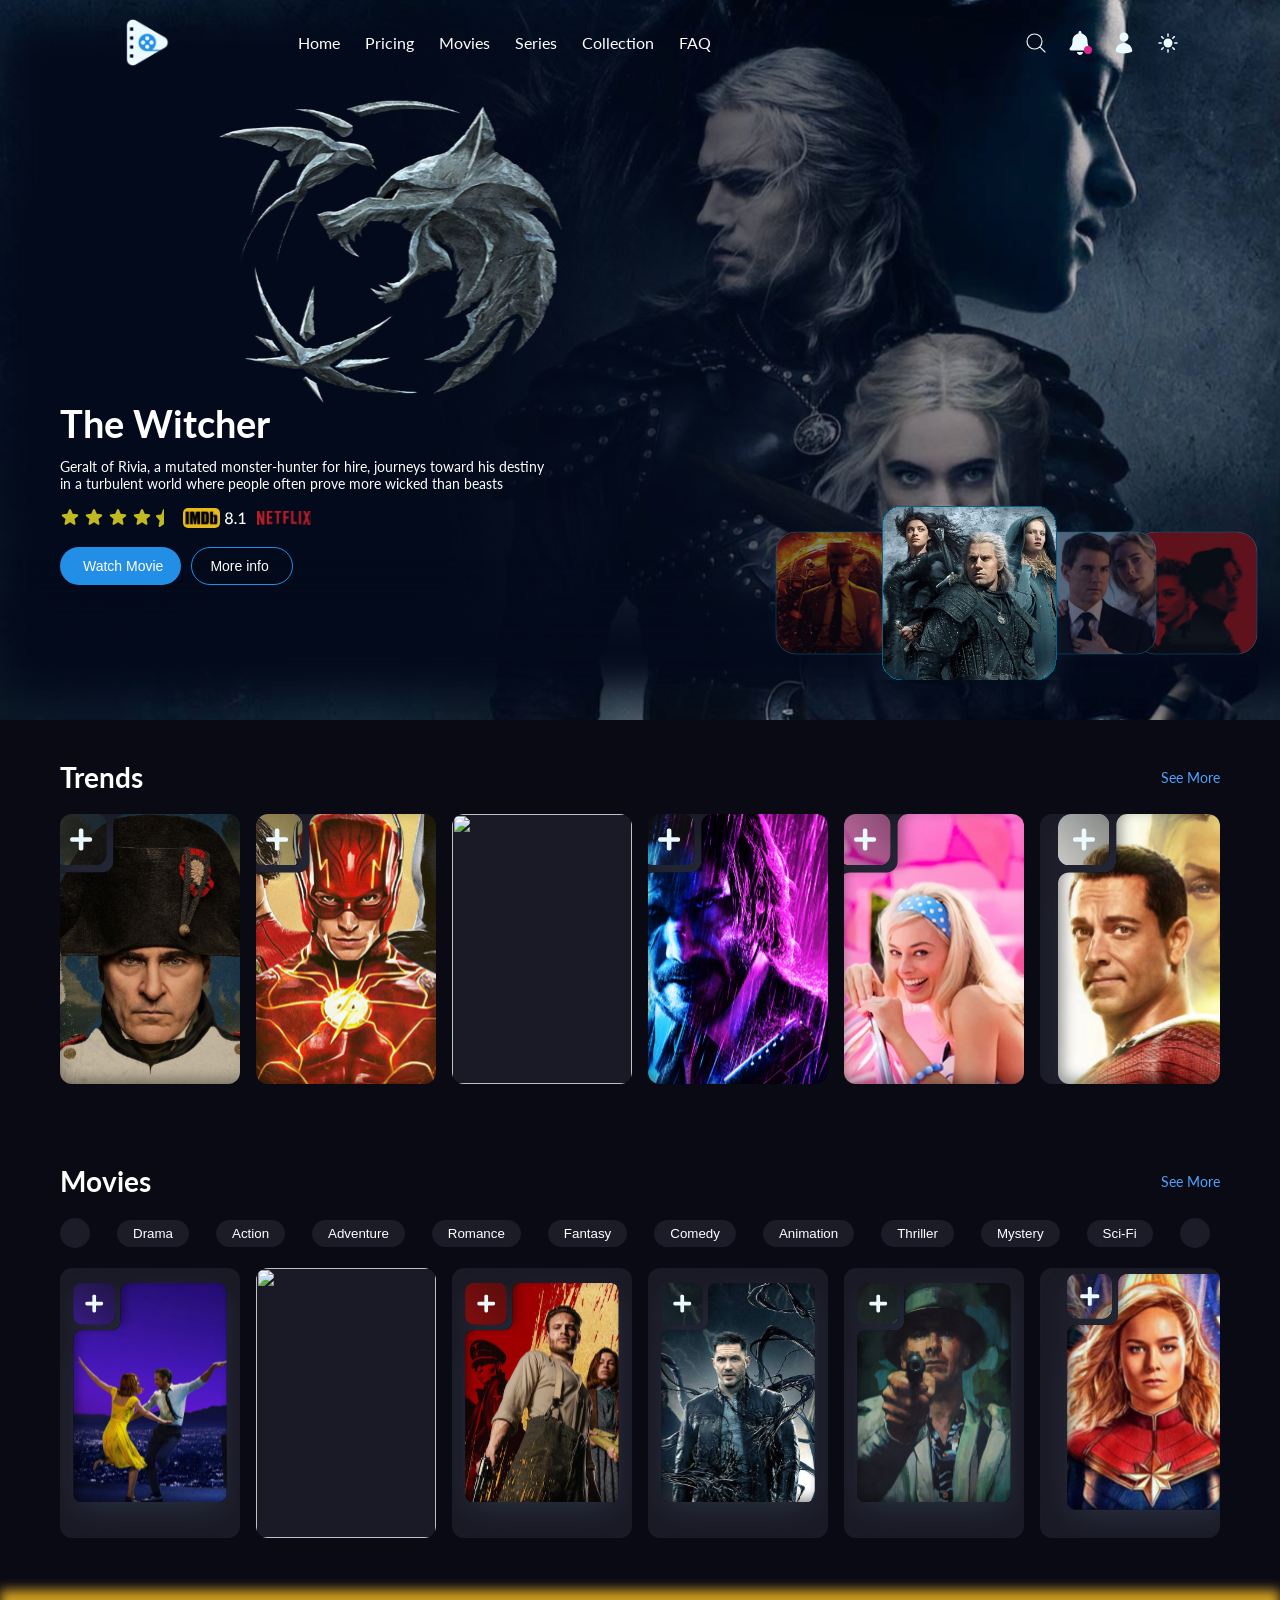
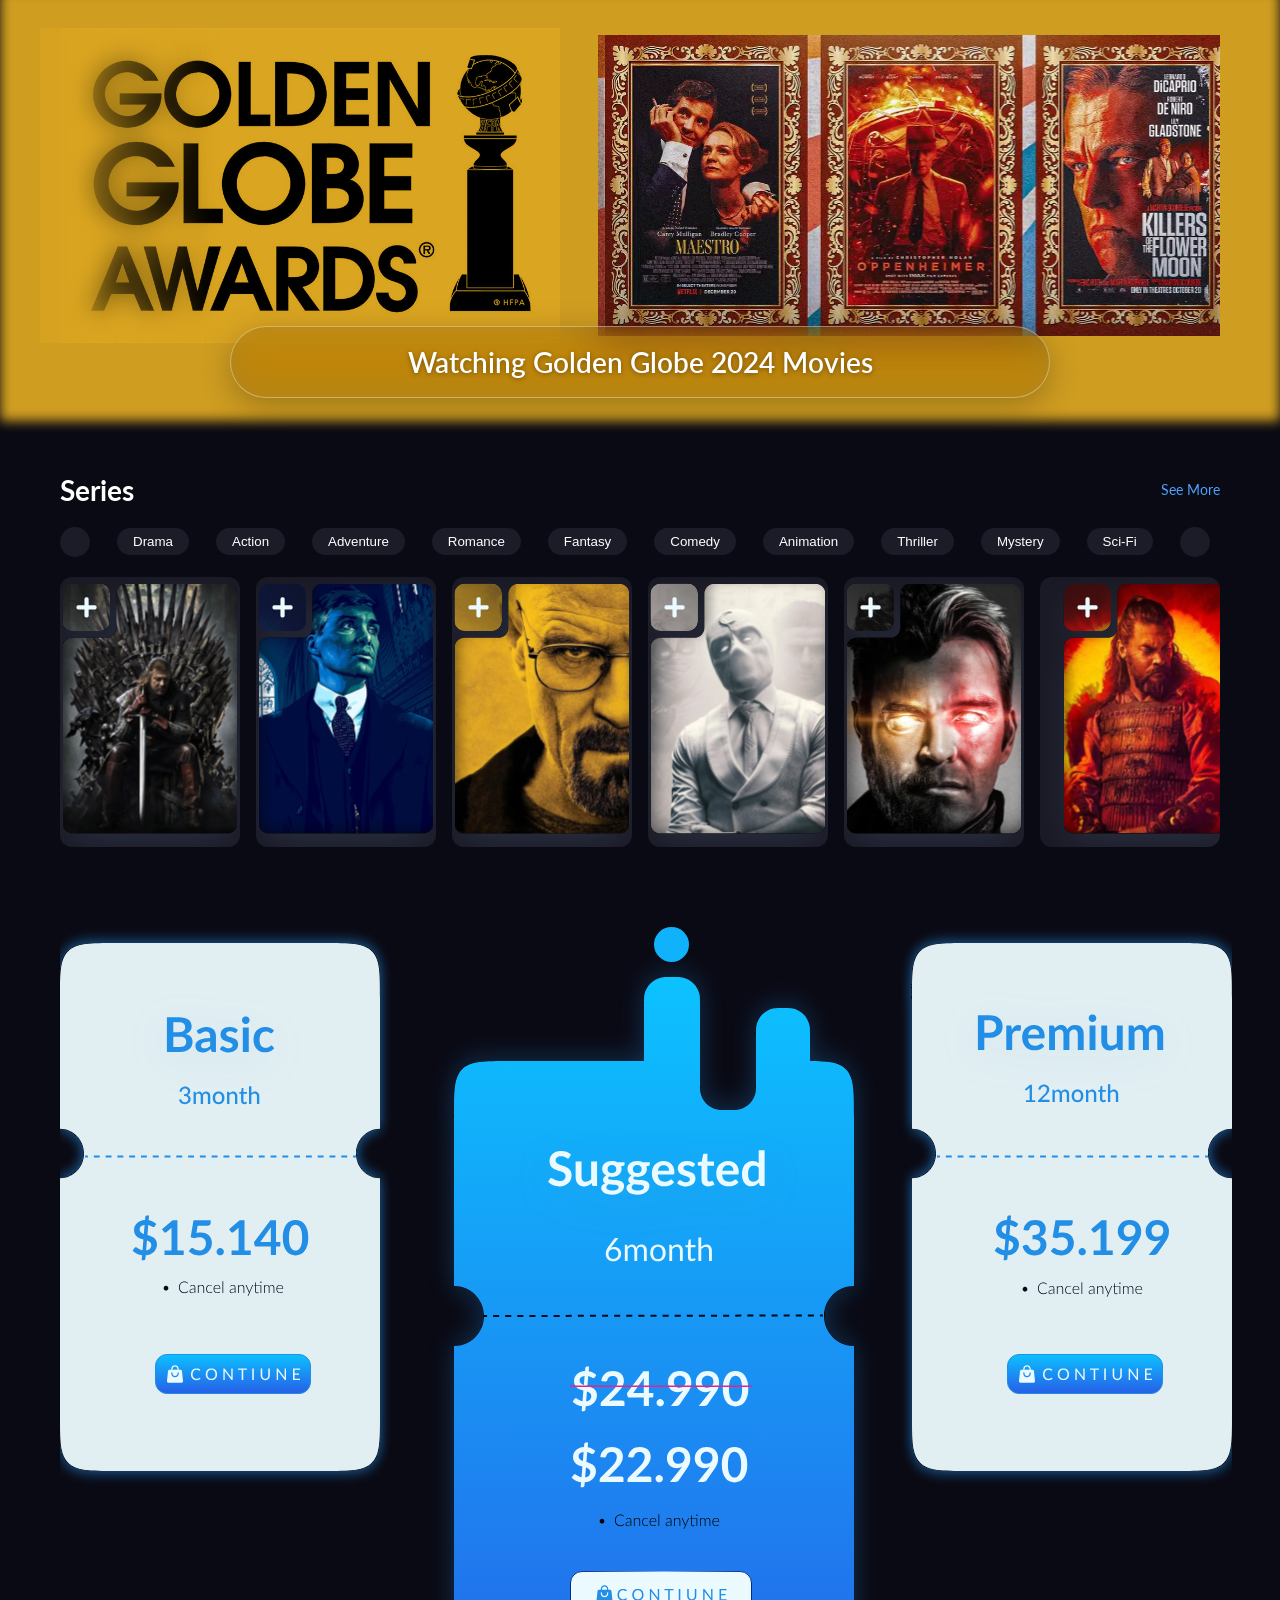
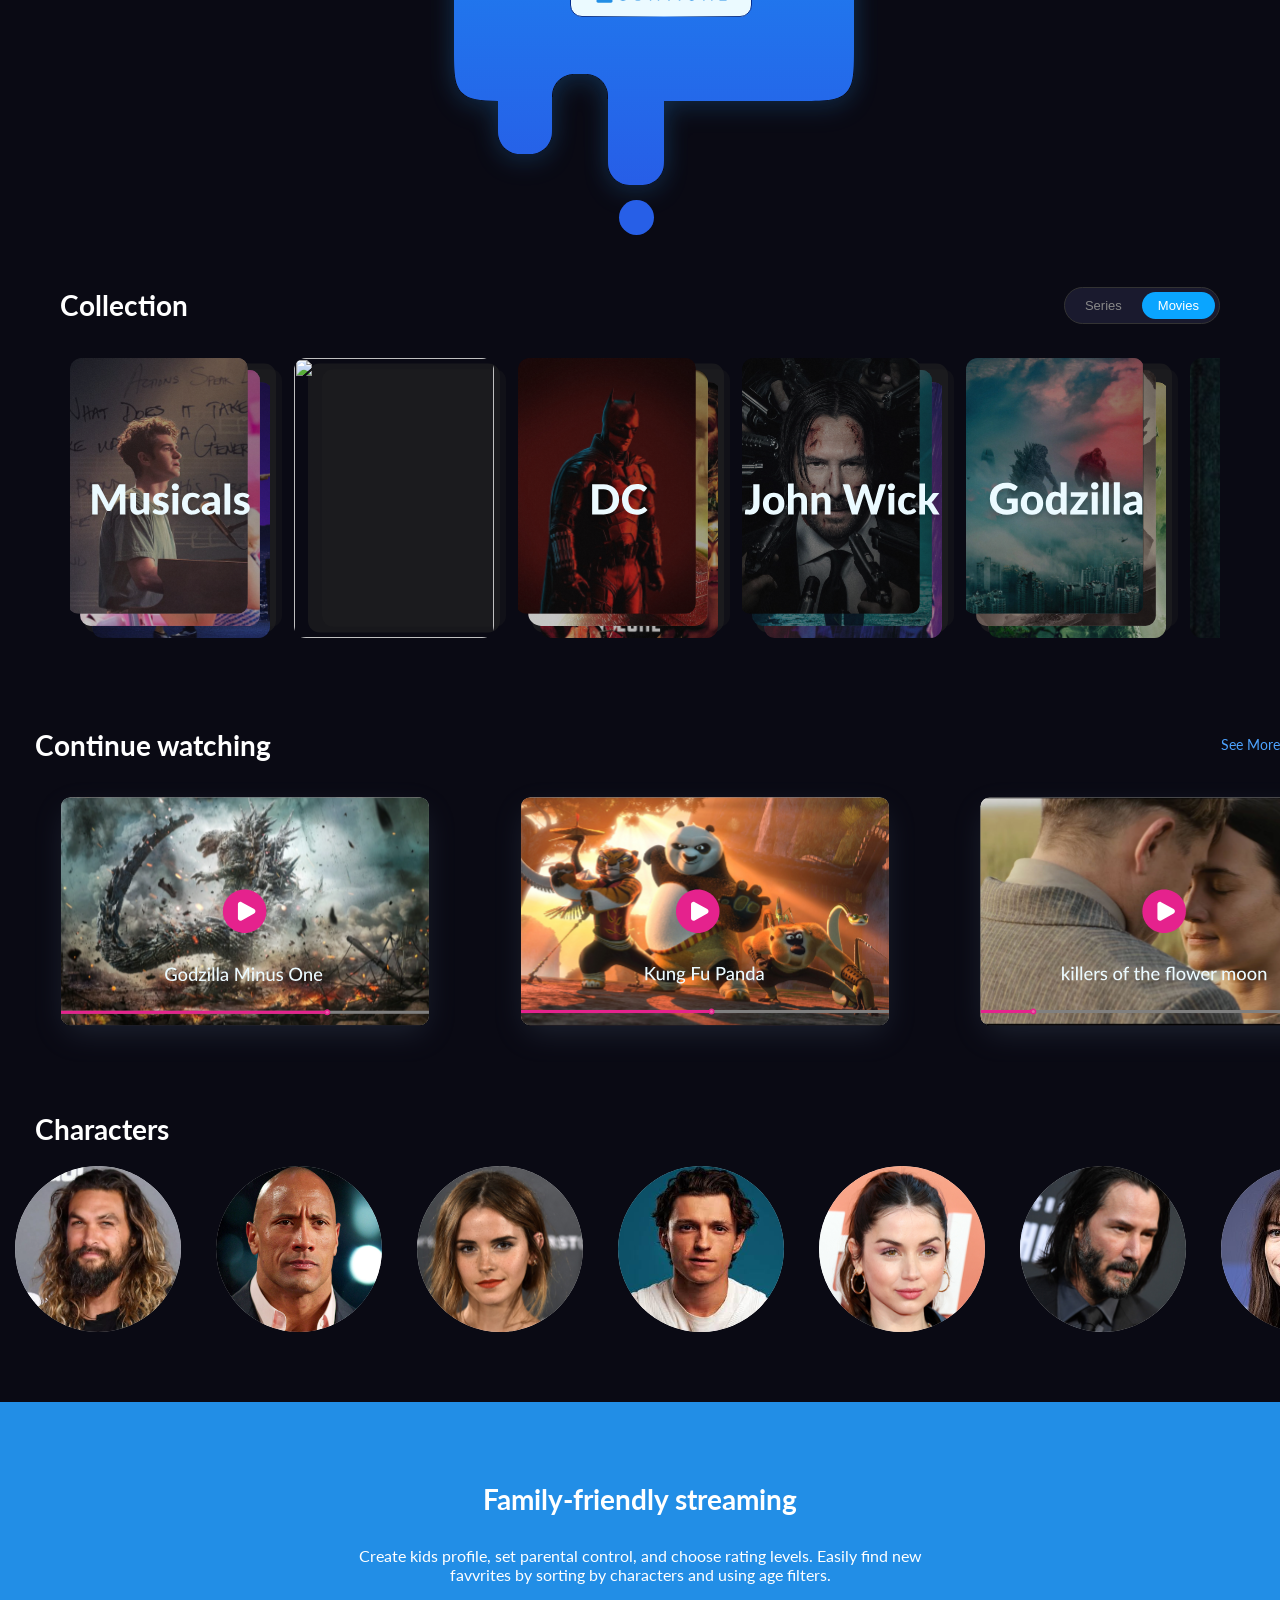
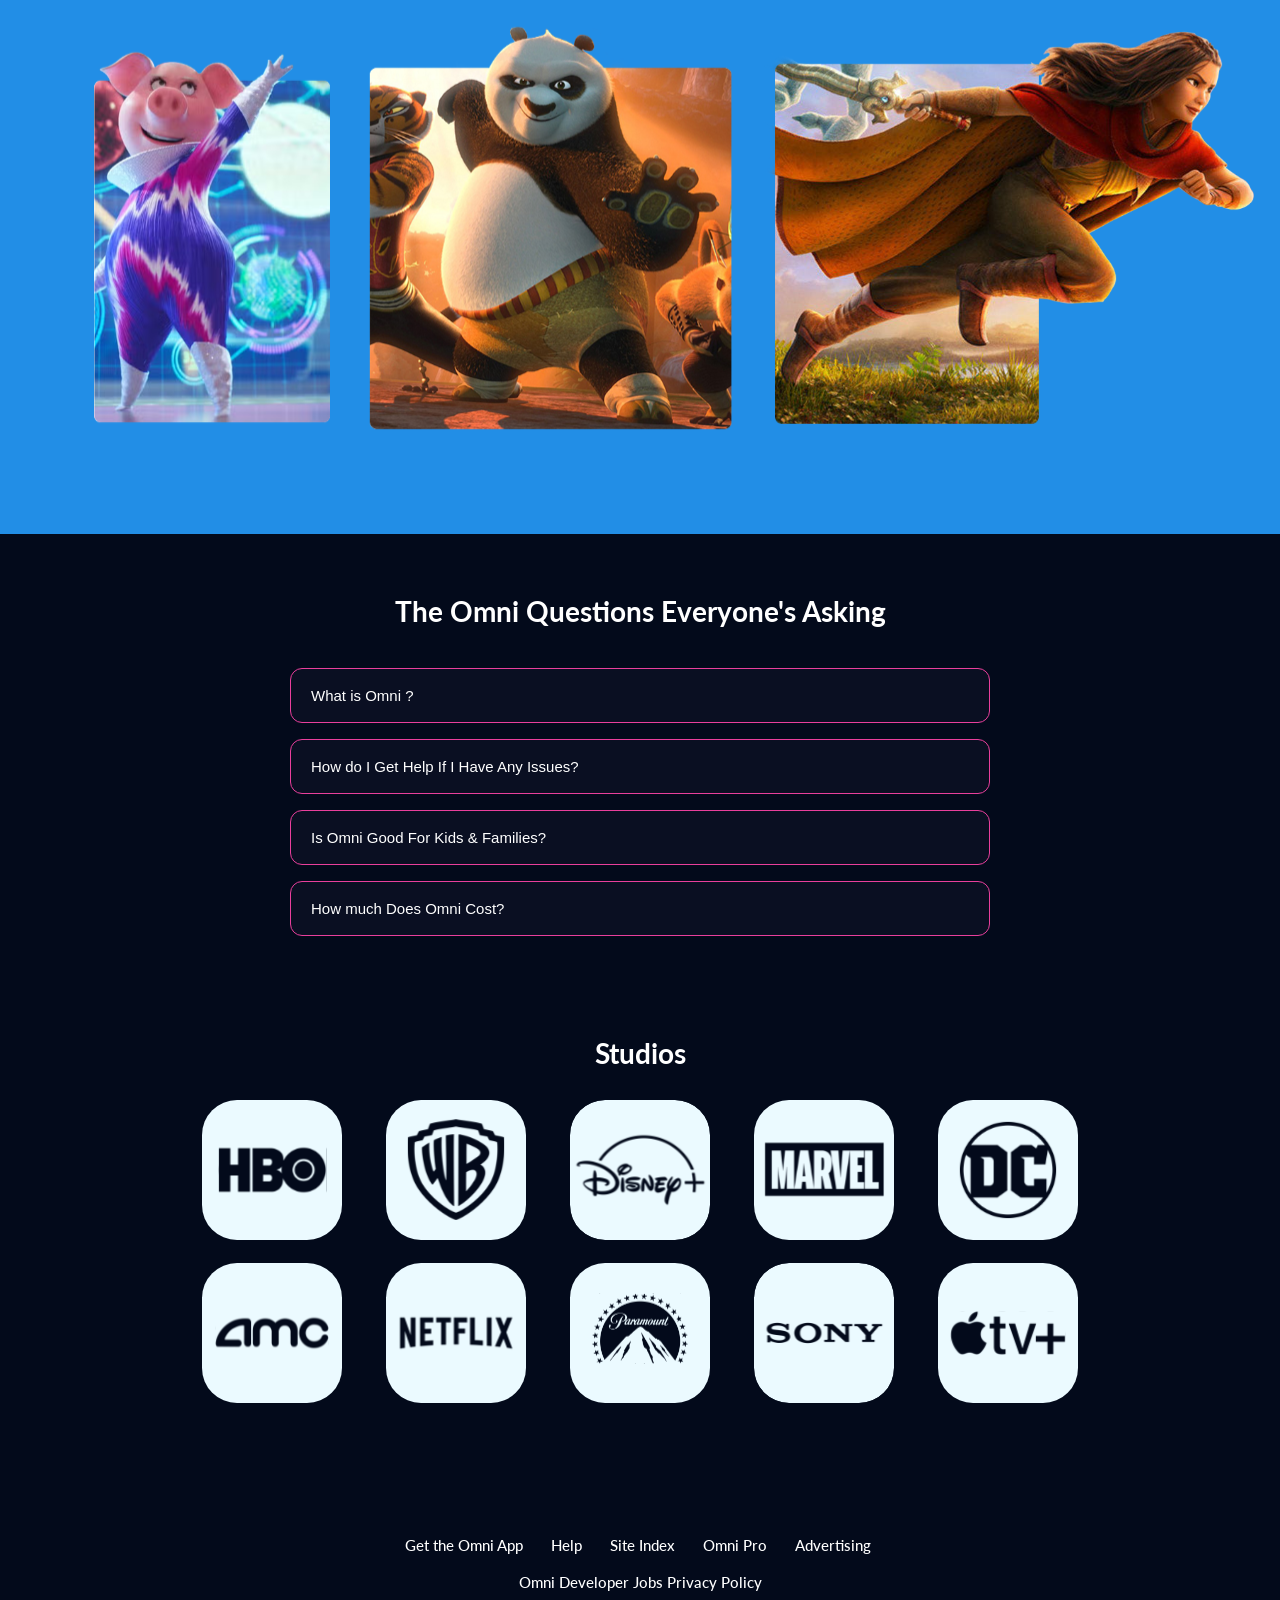
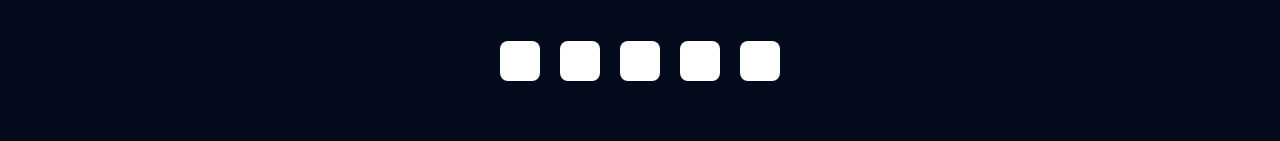
==== index.html @ 8212bd4e "first commit" ====
<!DOCTYPE html>
<html lang="en">
<head>
    <meta charset="UTF-8">
    <meta name="viewport" content="width=device-width, initial-scale=1.0">
    <title>Movies & Series Website</title>
    <link rel="stylesheet" href="style.css">
    <link rel="preconnect" href="https://fonts.googleapis.com">
    <link rel="preconnect" href="https://fonts.gstatic.com" crossorigin>
    <link href="https://fonts.googleapis.com/css2?family=Lato:ital,wght@0,100;0,300;0,400;0,700;0,900;1,100;1,300;1,400;1,700;1,900&display=swap" rel="stylesheet">
    <link rel="stylesheet" href="https://cdnjs.cloudflare.com/ajax/libs/font-awesome/7.3.1/css/all.min.css" referrerpolicy="no-referrer" />
</head>
<body>
    <!-- Hero Section -->
    <section class="hero-section" id="Home">
        <img src="assets/witcher-banner.svg" class="bg-img">
        <img src="assets/gradient-1.svg" class="gradient">
        
        <nav>
            <img class="light-logo" src="assets/logo-light-1.svg">
            <div class="nav-bar" id="navBar">
            <button class="close-btn" id="closeBtn">
                <i class="fa-solid fa-xmark"></i>
            </button>
                <ul>
                    <li><a href="#Home">Home</a></li>
                    <li><a href="#price">Pricing</a></li>
                    <li><a href="#movies-section">Movies</a></li>
                    <li><a href="#series-section">Series</a></li>
                    <li><a href="#collection">Collection</a></li>
                    <li><a href="#faq">FAQ</a></li>
                </ul>
            </div>

            <div class="hero-logos">
                <img src="assets/search-interaction.svg" alt="">
                <img src="assets/bell-notif.svg" alt="">
                <img src="assets/log-in-interaction.svg" alt="">
                <img src="assets/sun.svg" alt="">
            </div>
            <button class="hamburger" id="hamburger">
                <i class="fa-solid fa-bars"></i>
            </button>
        </nav>

        <div class="witcher-logo">
            <img src="assets/witcher-logo.svg">
        </div>

        <div class="hero-content">
            <h2>The Witcher</h2>
            <p>Geralt of Rivia, a mutated monster-hunter for hire, journeys toward his destiny <br> in a turbulent world where people often prove more wicked than beasts</p>
            <img src="assets/group.svg"><br>

            <div class="hero-content-button">
            <button class="btn-watch"> <i class="fa-solid fa-play"></i>Watch Movie</button>
            <button class="btn-info">More info<i class="fa-solid fa-arrow-right"></i></button>
            </div>
            
        </div>

        <div class="films-poster">
            <img src="assets/films-poster.svg">
        </div>

    </section>

    <!-- Trends Section -->
    <section class="trends">
        <div class="trends-top">
            <h2>Trends</h2>
            <a href="#">See More <i class="fa-solid fa-arrow-right"></i></a>
        </div>

        <div class="trends-grid">
            <div class="trend-card">
            <img src="assets/trends-1.svg">
            </div>

            <div class="trend-card">
            <img src="assets/trends-2.svg">
            </div>

            <div class="trend-card">
            <img src="assets/trends-3.svg">
            </div>

            <div class="trend-card">
            <img src="assets/trends-4.svg">
            </div>

            <div class="trend-card">
            <img src="assets/trends-5.svg">
            </div>

            <div class="trend-card">
            <img src="assets/trends-6.svg">
            </div>
        </div>
    </section>

    <!-- Movies Section -->
    <section class="movies" id="movies-section">
        <div class="movies-top">
            <h2>Movies</h2>
            <a href="movies.html">See More <i class="fa-solid fa-arrow-right"></i></a>
        </div>

        <div class="movies-filters">
            <button class="arrow"><i class="fa-solid fa-angle-left"></i></button>
            <button class="genre">Drama</button>
            <button class="genre">Action</button>
            <button class="genre">Adventure</button>
            <button class="genre">Romance</button>
            <button class="genre">Fantasy</button>
            <button class="genre">Comedy</button>
            <button class="genre">Animation</button>
            <button class="genre">Thriller</button>
            <button class="genre">Mystery</button>
            <button class="genre">Sci-Fi</button>
            <button class="arrow"><i class="fa-solid fa-angle-right"></i></button>
        </div>

        <div class="movies-grid">
            <div class="movie-card">
               <a href="movie-selected.html"><img src="assets/movie-1.svg"></a> 
            </div>

            <div class="movie-card">
                <a href="movie-selected.html"><img src="assets/movie-2.svg"></a>
            </div>

            <div class="movie-card">
                <a href="movie-selected.html"><img src="assets/movie-3.svg"></a>
            </div>

            <div class="movie-card">
                <a href="movie-selected.html"><img src="assets/movie-4.svg"></a>
            </div>

            <div class="movie-card">
                <a href="movie-selected.html"><img src="assets/movie-5.svg"></a>
            </div>

            <div class="movie-card">
                <a href="movie-selected.html"><img src="assets/movie-6.svg"></a>
            </div>
        </div>
    </section>

    <!-- Golden Globe Section -->
    <section class="golden-globe">
        <div class="golden-bg-blur"></div>

        <div class="golden-left">
            <img src="assets/img-200.svg" alt="Golden Globe Awards" class="globe-icon">
            <div class="left-blur"></div>
        </div>

        <div class="golden-right">
            <img src="assets/img-201.svg" alt="Golden Globe Movies" class="golden-poster">
        </div>

        <div class="golden-banner">
            <p>Watching Golden Globe 2024 Movies</p>
        </div>
    </section>

    <!-- Series Section -->
    <section id="series-section" class="series">
        <div class="series-top">
            <h2>Series</h2>
            <a href="series.html">See More <i class="fa-solid fa-arrow-right"></i></a>
        </div>

        <div class="series-filters">
            <button class="arrow"><i class="fa-solid fa-angle-left"></i></button>
            <button class="genre">Drama</button>
            <button class="genre">Action</button>
            <button class="genre">Adventure</button>
            <button class="genre">Romance</button>
            <button class="genre">Fantasy</button>
            <button class="genre">Comedy</button>
            <button class="genre">Animation</button>
            <button class="genre">Thriller</button>
            <button class="genre">Mystery</button>
            <button class="genre">Sci-Fi</button>
            <button class="arrow"><i class="fa-solid fa-angle-right"></i></button>
        </div>

        <div class="series-grid">
            <div class="series-card">
                <img src="assets/series-1.svg">
            </div>

            <div class="series-card">
                <img src="assets/series-2.svg">
            </div>

            <div class="series-card">
                <img src="assets/series-3.svg">
            </div>

            <div class="series-card">
                <img src="assets/series-4.svg">
            </div>

            <div class="series-card">
                <img src="assets/series-5.svg">
            </div>

            <div class="series-card">
                <img src="assets/series-6.svg">
            </div>
        </div>
    </section>

    <!-- Price Section -->
    <section class="price" id="price">
        <div class="price-cards">
            <div class="basic">
                <a href="#"><img src="assets/price_basic.svg"></a> 
            </div>
            <div class="suggested">
                <a href="#"><img src="assets/price_suggested.svg"></a>
            </div>
            <div class="basic">
                <a href="#"><img src="assets/price_premium.svg"></a>
            </div>  
        </div>
    </section>

    <!-- Collection Section -->
    <section class="collection" id="collection">
        <div class="collection-top">
            <h2>Collection</h2>
            <div class="collection-toggle">
                <button id="go-to-series" class="toggle-btn">Series</button>
                <button id="go-to-movies" class="toggle-btn active">Movies</button>
            </div>
        </div>

        <div class="collection-row" id="collection-row">
            <div class="collection-card">
                <img src="assets/collection-animation-1.svg">
            </div>
            <div class="collection-card">
                <img src="assets/collection-animation-2.svg">
            </div>
            <div class="collection-card">
                <img src="assets/collection-animation-3.svg">
            </div>
            <div class="collection-card">
                <img src="assets/collection-animation-4.svg">
            </div>
            <div class="collection-card">
                <img src="assets/collection-animation-5.svg">
            </div>
            <div class="collection-card">
                <img src="assets/collection-animation-6.svg">
            </div>
        </div>
    </section> 

    <!-- Continue-watching Section -->
    <section class="continue">
        <div class="continue-top">
            <h2>Continue watching</h2>
            <a href="#">See More <i class="fa-solid fa-arrow-right"></i></a>
        </div>

        <div class="continue-cards">
            <img src="assets/continue-play-1.svg">
            <img class="kungfu" src="assets/continue-play-2.svg">
            <img class="killers" src="assets/continue-play-3.svg">
        </div>
    </section>

    <!-- Characters Section -->
    <section class="characters">
        <h2>Characters</h2>
        <div class="character-cards">
            <img src="assets/character-1.svg" alt="">
            <img src="assets/character-2.svg" alt="">
            <img src="assets/character-3.svg" alt="">
            <img src="assets/character-4.svg" alt="">
            <img src="assets/character-5.svg" alt="">
            <img src="assets/character-6.svg" alt="">
            <img class="display" src="assets/character-7.svg" alt="">
        </div>
    </section>

    <!-- Kids Section -->
    <section class="kids">
        <h2>Family-friendly streaming</h2>
        <p>Create kids profile, set parental control, and choose rating levels. Easily find new <br>favvrites by sorting by characters and using age filters.</p>

        <div class="kids-cards">
            <img class="sing" src="assets/sing.svg" alt="">
            <img class="panda" src="assets/panda.svg" alt="">
            <img class="raya" src="assets/raya.svg" alt="">
        </div>
    </section>


        <!-- FAQ Section -->
    <section class="faq" id="faq">
        <h2>The Omni Questions Everyone's Asking</h2>

        <div class="faq-list">
            <div class="faq-item">
                <button class="faq-question">
                    What is Omni ?
                    <i class="fa-solid fa-angle-down"></i>
                </button>
                <div class="faq-answer">
                    <p>Omni is your all-in-one streaming platform for movies, series, and shows - all in one place.</p>
                </div>
            </div>

            <div class="faq-item">
                <button class="faq-question">
                    How do I Get Help If I Have Any Issues?
                    <i class="fa-solid fa-angle-down"></i>
                </button>
                <div class="faq-answer">
                    <p>You can contact our support team anytime from the Help Center or by emailing us.</p>
                </div>
            </div>

            <div class="faq-item">
                <button class="faq-question">
                    Is Omni Good For Kids & Families?
                    <i class="fa-solid fa-angle-down"></i>
                </button>
                <div class="faq-answer">
                    <p>Yes! Omni has kids profiles, parental controls, and family-friendly collections.</p>
                </div>
            </div>

            <div class="faq-item">
                <button class="faq-question">
                    How much Does Omni Cost?
                    <i class="fa-solid fa-angle-down"></i>
                </button>
                <div class="faq-answer">
                    <p>Omni has flexible monthly plans. Check the pricing page for the latest offers.</p>
                </div>
            </div>
        </div>
    </section>

    <!-- Studios Section -->
    <section class="studios">
        <h2>Studios</h2>
        <div class="studios-grid">
            <div class="studio-card"><img src="assets/brand-1.svg" alt="HBO"></div>
            <div class="studio-card"><img src="assets/brand-2.svg" alt="Warner Bros"></div>
            <div class="studio-card"><img src="assets/brand-3.svg" alt="Disney+"></div>
            <div class="studio-card"><img src="assets/brand-4.svg" alt="Marvel"></div>
            <div class="studio-card"><img src="assets/brand-5.svg" alt="DC"></div>
            <div class="studio-card"><img src="assets/brand-6.svg" alt="AMC"></div>
            <div class="studio-card"><img src="assets/brand-7.svg" alt="Paramount"></div>
            <div class="studio-card"><img src="assets/brand-8.svg" alt="Netflix"></div>
            <div class="studio-card"><img src="assets/brand-9.svg" alt="Pixar"></div>
            <div class="studio-card"><img src="assets/brand-10.svg"></div>
        </div>
    </section>

     <!-- Footer Section -->
    <footer class="footer">
        <div class="footer-links">
            <a href="#">Get the Omni App <i class="fa-solid fa-chevron-right"></i></a>
            <a href="#">Help <i class="fa-solid fa-chevron-right"></i></a>
            <a href="#">Site Index <i class="fa-solid fa-chevron-right"></i></a>
            <a href="#">Omni Pro <i class="fa-solid fa-chevron-right"></i></a>
            <a href="#">Advertising <i class="fa-solid fa-chevron-right"></i></a>
        </div>

        <div class="footer-links-second-row">
            <a href="#">Omni Developer <i class="fa-solid fa-chevron-right"></i></a>
            <a href="#">Jobs <i class="fa-solid fa-chevron-right"></i></a>
            <a href="#">Privacy Policy <i class="fa-solid fa-chevron-right"></i></a>
        </div>

        <div class="footer-socials">
            <a href="#"><i class="fa-brands fa-facebook"></i></a>
            <a href="#"><i class="fa-brands fa-instagram"></i></a>
            <a href="#"><i class="fa-brands fa-linkedin"></i></a>
            <a href="#"><i class="fa-brands fa-youtube"></i></a>
            <a href="#"><i class="fa-brands fa-telegram"></i></a>
        </div>
    </footer>

    <script src="script.js"></script>
</body>
</html>
---- style.css ----
*{
  margin: 0;
  padding: 0;
  box-sizing: border-box;
}
html,body{
  overflow-x: hidden;
}
body {
  background: radial-gradient(
      circle at 50% 0%,
      #1a2a6b 0%,
      #0b1026 35%,
      #050510 100%
    );
  background-attachment: fixed;
  font-family: "Lato", sans-serif;
  color: white;
}

.hero-section{
    position: relative;
    height: 720px;
    width: 100%;
}
.bg-img{
  position: absolute;
  width: 100%;
  height: 100%;
  object-fit: cover;
}
.gradient{
  position: absolute;
  width: 100%;
  height: 100%;
}

.witcher-logo {
  position: absolute;
  left: 5%;
  top: 100px;
  width: 150px;

}
nav{
    position: relative;
    z-index: 10;
    display: flex;
    align-items: center;
    justify-content: space-between;
    padding-left: 100px;
    padding-right: 100px;
}
.hamburger {
  display: none;
  background: none;
  border: none;
  color: #fff;
  font-size: 24px;
  cursor: pointer;
}
.close-btn{
  display: none;
}
.light-logo{
    height: 85px;
    width: 85px;
}
nav ul{
    margin-right: 200px;
    display: flex;
    gap: 25px;
    align-items: center;
    font-size: 16px;
}
nav ul li{
    list-style: none;
}
nav ul li a{
    text-decoration: none;
    color:  white;   
}
nav ul li a:hover{
    text-decoration: underline blue;
    transition: 0.5s;  
}
.hero-logos{
    display: flex;
    gap: 20px;
}
.hero-logos img{
    height: 24px;
    width: 24px;
}
.hero-content{
  position: absolute;
  left: 60px;
  top: 400px;
  width: 550px;
  z-index: 3;
}

.hero-content h2 {
  font-size: 38px;
  font-weight: 700;
  margin-bottom: 12px;
}
.hero-content p{
  font-size: 14px;
  margin-bottom: 10px;
}
.hero-content-button{
  display: flex;
  gap: 10px;
}
.btn-watch{
  background: #228EE5;
  margin-top: 10px;
  color: white;
  border: none;
  padding: 10px 18px;
  border-radius: 26px;
  font-size: 14px;
  cursor: pointer;
  display: flex;
  justify-content: center;
  align-items: center;
  gap: 5px;
}
.btn-watch:hover{
  background: transparent;
  border: 1px solid #228EE5;
}

.btn-info{
  margin-top: 10px;
  background: transparent;
  color: white;
  border: 1px solid #228EE5;
  padding: 10px 18px;
  border-radius: 26px;
  font-size: 14px;
  cursor: pointer;
  display: flex;
  gap: 5px;
}
.btn-info:hover{
  background: #228EE5;
  border: transparent;
}
.films-poster{
  position: absolute;
  right: 60px;
  bottom: 40px;
  width: 550px;
  height: 174px;
  z-index: 3;
}

/* Trends Section */
.trends {
  background: #0a0a14;
  color: #fff;
  padding: 40px 60px;
}

.trends-top {
  display: flex;
  justify-content: space-between;
  align-items: center;
  margin-bottom: 20px;
}

.trends-top h2 {
  font-size: 28px;
  margin: 0;
}

.trends-top a {
  color: #4da3ff;
  text-decoration: none;
  font-size: 14px;
}

.trends-grid {
  display: grid;
  grid-template-columns: repeat(6, 1fr);
  gap: 16px;
}

.trend-card {
  position: relative;
  border-radius: 12px;
  overflow: hidden;
  aspect-ratio: 2 / 3;
  background: #1a1a26;
  cursor: pointer;
}

.trend-card img {
  width: 100%;
  height: 100%;
  object-fit: cover;
  display: block;
}

.trend-card button {
  position: absolute;
  top: 10px;
  left: 10px;
  width: 28px;
  height: 28px;
  border-radius: 50%;
  border: none;
  background: rgba(0,0,0,0.6);
  color: #fff;
  font-size: 18px;
  cursor: pointer;
}

/* Movies Section */
.movies {
  background: #0a0a14;
  color: #fff;
  padding: 40px 60px;
}

.movies-top {
  display: flex;
  justify-content: space-between;
  align-items: center;
  margin-bottom: 20px;
}

.movies-top h2 {
  font-size: 28px;
  margin: 0;
}

.movies-top a {
  color: #4da3ff;
  text-decoration: none;
  font-size: 14px;
}

.movies-filters {
  display: flex;
  align-items: center;
  gap: 27px;
  margin-bottom: 20px;
  overflow-x: auto;
}

.genre {
  padding: 6px 16px;
  border-radius: 20px;
  border: none;
  background: #1c1c28;
  color: #fff;
  white-space: nowrap;
  cursor: pointer;
}
.genre:hover{
  background: #EC5BAA;
  color: #fff;
}
.arrow {
  width: 30px;
  height: 30px;
  border-radius: 50%;
  border: none;
  background: #1c1c28;
  color: #fff;
  font-size: 20px;
  cursor: pointer;
  flex-shrink: 0;
}

.movies-grid {
  display: grid;
  grid-template-columns: repeat(6, 1fr);
  gap: 16px;
}

.movie-card {
  position: relative;
  border-radius: 12px;
  overflow: hidden;
  aspect-ratio: 2 / 3;
  background: #1a1a26;
  cursor: pointer;
}

.movie-card img {
  width: 100%;
  height: 100%;
  object-fit: cover;
  display: block;
}

.movie-card button {
  position: absolute;
  top: 10px;
  left: 10px;
  width: 28px;
  height: 28px;
  border-radius: 50%;
  border: none;
  background: rgba(0,0,0,0.6);
  color: #fff;
  font-size: 18px;
  cursor: pointer;
}

/* Golden-globe */
.golden-globe {
  position: relative;
  display: flex;
  align-items: center;
  justify-content: space-between;
  overflow: hidden;
  padding: 50px 60px 90px 60px;
  gap: 20px;
  background: #0a0a14;
  box-sizing: border-box;
}

.golden-bg-blur {
  position: absolute;
  inset: 12px 0;
  background: #DAA521;
  filter: blur(6px);
  opacity: 0.95;
  z-index: 0;
}

.golden-left, .golden-right {
  position: relative;
  z-index: 2;
}

.golden-left {
  display: flex;
  flex: 1;
}

.globe-icon {
  width: 100%;
  max-width: 500px;
  height: auto;
  display: block;
}

.left-blur {
  position: absolute;
  left: -20px;
  top: 0;
  bottom: 0;
  width: 180px;
  backdrop-filter: blur(12px);
  -webkit-backdrop-filter: blur(12px);
  background: linear-gradient(to right, rgba(218,165,33,0.7), rgba(218,165,33,0));
  -webkit-mask-image: linear-gradient(to right, black 0%, transparent 100%);
  mask-image: linear-gradient(to right, black 0%, transparent 100%);
  pointer-events: none;
}

.golden-right {
  display: flex;
  flex: 1.2;
  justify-content: flex-end;
}

.golden-poster {
  width: 100%;
  max-width: 700px;
  height: auto;
  display: block;
}

.golden-banner {
  position: absolute;
  left: 50%;
  bottom: 35px;
  transform: translateX(-50%);
  width: 80%;
  max-width: 820px;
  text-align: center;
  background: rgba(53, 50, 50, 0.21);
  backdrop-filter: blur(18px) saturate(140%);
  -webkit-backdrop-filter: blur(18px) saturate(140%);
  border: 1px solid rgba(255, 255, 255, 0.35);
  box-shadow: 0 8px 32px rgba(0, 0, 0, 0.25);
  color: #fff;
  padding: 18px 20px;
  border-radius: 40px;
  white-space: nowrap;
  z-index: 10;
}

.golden-banner p {
  margin: 0;
  font-size: 28px;
  font-weight: 600;
  text-shadow: 0 1px 5px rgba(0, 0, 0, 0.4);
}

/* Series Section */
.series {
  background: #0a0a14;
  color: #fff;
  padding: 40px 60px;
}

.series-top {
  display: flex;
  justify-content: space-between;
  align-items: center;
  margin-bottom: 20px;
}

.series-top h2 {
  font-size: 28px;
  margin: 0;
}

.series-top a {
  color: #4da3ff;
  text-decoration: none;
  font-size: 14px;
}

.series-filters {
  display: flex;
  align-items: center;
  gap: 27px;
  margin-bottom: 20px;
  overflow-x: auto;
}

.genre {
  padding: 6px 16px;
  border-radius: 20px;
  border: none;
  background: #1c1c28;
  color: #fff;
  white-space: nowrap;
  cursor: pointer;
}
.genre:hover{
  background: #EC5BAA;
  color: #fff;
}
.arrow {
  width: 30px;
  height: 30px;
  border-radius: 50%;
  border: none;
  background: #1c1c28;
  color: #fff;
  font-size: 20px;
  cursor: pointer;
  flex-shrink: 0;
}

.series-grid {
  display: grid;
  grid-template-columns: repeat(6, 1fr);
  gap: 16px;
}

.series-card {
  position: relative;
  border-radius: 12px;
  overflow: hidden;
  aspect-ratio: 2 / 3;
  background: #1a1a26;
  cursor: pointer;
}

.series-card img {
  width: 100%;
  height: 100%;
  object-fit: cover;
  display: block;
}

.series-card button {
  position: absolute;
  top: 10px;
  left: 10px;
  width: 28px;
  height: 28px;
  border-radius: 50%;
  border: none;
  background: rgba(0,0,0,0.6);
  color: #fff;
  font-size: 18px;
  cursor: pointer;
}

/* Price Section */
.price {
  background: #0a0a14;
  padding: 40px 60px;
}
.price-cards{
  display: flex;
  gap: 70px;
}
.basic{
  width: 300px;
  height: 520px;
}
.suggested{
  width: 400px;
  height: 880px;
}

/* Collection Section */
.collection {
  padding: 40px 60px;
  background: #0a0a14;
  color: #fff;
  overflow: hidden;
}

.collection-top {
  display: flex;
  justify-content: space-between;
  align-items: center;
  margin-bottom: 24px;
}

.collection-top h2 {
  font-size: 28px;
  font-weight: 700;
  margin: 0;
}
.collection-toggle {
  display: flex;
  background: #1a1a2e;
  border: 1px solid #333;
  border-radius: 20px;
  padding: 4px;
  gap: 4px;
}

.toggle-btn {
  background: transparent;
  color: #888;
  border: none;
  padding: 6px 16px;
  border-radius: 16px;
  font-size: 13px;
  cursor: pointer;
}

.toggle-btn.active {
  background: #0aa5ff;
  color: #fff;
}

.collection-row {
  display: flex;
  gap: 24px;
  overflow-x: auto;
  scrollbar-width: none;
  padding: 10px 5px 10px 10px;
}
.collection-row::-webkit-scrollbar {
  display: none;
}
.collection-card {
  position: relative;
  min-width: 200px;
  width: 200px;
  height: 280px;
  border-radius: 12px;
  overflow: visible;
  cursor: pointer;
  flex-shrink: 0;
}
.collection-card::before,
.collection-card::after {
  content: "";
  position: absolute;
  top: 0;
  left: 0;
  width: 100%;
  height: 100%;
  border-radius: 12px;
  background: #222;
  z-index: 0;
}

.collection-card::before {
  transform: translate(10px, 0) scale(0.96);
  opacity: 0.6;
}

.collection-card::after {
  transform: translate(20px, 0) scale(0.92);
  opacity: 0.3;
}

.collection-card img {
  position: relative;
  z-index: 2;
  width: 100%;
  height: 100%;
  object-fit: cover;
  border-radius: 12px;
  display: block;
}

/* Continue watching section */
.continue {
  background: #0a0a14;
  color: #fff;
  padding-top: 40px;
}

.continue-top {
  display: flex;
  justify-content: space-between;
  align-items: center;
  margin-bottom: 20px;
}

.continue-top h2 {
  font-size: 28px;
  margin-left: 35px;
}

.continue-top a {
  color: #4da3ff;
  text-decoration: none;
  font-size: 14px;
}
.continue-cards{
  display: flex;
  justify-content: flex-end;
  gap: 20px;
  cursor: pointer;
  margin-left: 35px;
}
.continue-cards img{
  width: 480px;
  height: 280px;
}
.continue-cards .kungfu{
  margin-left: 20px;
}


/* Characters Section */
.characters {
  background: #0a0a14;
  color: #fff;
  padding-top: 50px;
  padding-bottom: 70px;
}
.characters h2{
  font-size: 28px;
  margin-left: 35px;
  margin-bottom: 20px;
}
.character-cards{
  display: flex;
  justify-content: flex-end;
  gap: 35px;
  width: 100%;
  height: 100%;
}

/* Kids Section */
.kids{
  padding-top: 80px;
  background-color: #228EE6;
  padding-bottom: 80px;
}
.kids h2{
  font-size: 28px;
  text-align: center;
  margin-bottom: 30px;
}
.kids p{
  font-size: 16px;
  text-align: center;
}
.kids-cards{
  display: flex;
  gap: 12px;
  padding-left: 80px;
  padding-top: 20px;
}
.kids-cards .sing{
  width: 260px;
  height: 450px;
}
.kids-cards .panda{
  width: 400px;
  height: 450px;
}
.kids-cards .raya{
  width: 500px;
  height: 450px;
}

/* FAQ Section */
.faq {
  background: #030a1b;
  padding: 60px 20px;
  color: #fff;
  text-align: center;
}

.faq h2 {
  font-size: 28px;
  font-weight: 700;
  margin-bottom: 40px;
}

.faq-list {
  max-width: 700px;
  margin: 0 auto;
  display: flex;
  flex-direction: column;
  gap: 16px;
  text-align: left;
}

.faq-item {
  background: #0a0f22;
  border: 1px solid #E93F9C;
  border-radius: 12px;
  overflow: hidden;
}

.faq-question {
  width: 100%;
  background: transparent;
  color: #fff;
  border: none;
  padding: 18px 20px;
  font-size: 15px;
  display: flex;
  justify-content: space-between;
  align-items: center;
  cursor: pointer;
}

.faq-question i {
  color: #fff;
  transition: transform 0.3s;
}

.faq-item.active .faq-question i {
  transform: rotate(180deg);
}

.faq-answer {
  display: none;
  padding: 0 20px 18px 20px;
  color: #bbb;
  font-size: 14px;
  line-height: 1.5;
}

.faq-item.active .faq-answer {
  display: block;
}

/* Studios Section */
.studios {
  background: #030a1b;
  padding: 40px 20px 80px 20px;
  color: #fff;
  text-align: center;
}

.studios h2 {
  font-size: 28px;
  font-weight: 700;
  margin-bottom: 30px;
}

.studios-grid {
  max-width: 900px;
  margin: 0 auto;
  display: grid;
  grid-template-columns: repeat(5, 1fr);
  gap: 20px;
}

.studio-card img {
  width: 140px;
  height: 140px;
  object-fit: contain;
}

.footer {
  background: #030a1b;
  padding: 50px 20px 30px 20px;
  color: #fff;
  text-align: center;
}

.footer-links {
  display: flex;
  justify-content: center;
  flex-wrap: wrap;
  gap: 24px;
  margin-bottom: 18px;
}

.footer-links-second-row {
  gap: 28px;
  margin-bottom: 50px;
}
.footer-links-second-row a{
  color: #fff;
  text-decoration: none;
  font-size: 15px;
  font-weight: 500;
}
.footer-links-second-row a i{
  font-size: 10px;
}

.footer-links a {
  color: #fff;
  text-decoration: none;
  font-size: 15px;
  font-weight: 500;
  display: flex;
  align-items: center;
  gap: 4px;
}

.footer-links a:hover {
  color: #ff2e7e;
}

.footer-links a i {
  font-size: 10px;
}
.footer-links-second-row {
  margin-bottom: 50px;
}
.footer-links-second-row a{
  color: #fff;
  text-decoration: none;
  font-size: 15px;
  font-weight: 500;
}
.footer-links-second-row a i{
  font-size: 10px;
}
.footer-links-second-row a:hover {
  color: #ff2e7e;
}


.footer-socials {
  display: flex;
  justify-content: center;
  gap: 20px;
  margin-top: 20px;
  margin-bottom: 30px;
}

.footer-socials a {
  width: 40px;
  height: 40px;
  background: #fff;
  color: #030a1b;
  border-radius: 8px;
  display: flex;
  align-items: center;
  justify-content: center;
  font-size: 18px;
  text-decoration: none;
}

.footer-socials a:hover {
  background: #ff2e7e;
  color: #fff;
}

@keyframes dance {
  0% { transform: scale(1) rotate(0deg) translateY(0);}
  25% { transform: scale(1.05) rotate(-2deg) translateY(-5px);}
  50% { transform: scale(1.08) rotate(2deg) translateY(0);}
  75% { transform: scale(1.05) rotate(-2deg) translateY(-5px);}
  100% { transform: scale(1.05) rotate(0deg) translateY(0);}
}

 .trend-card, .movie-card, .series-card, .collection-card, .continue-cards img, .character-cards img, .studio-card, .kids-cards img{
    transition: transform 0.3s ease;
}

.trend-card:hover img,
.movie-card:hover img,
.series-card:hover img,
.collection-card:hover img,
.continue-cards img:hover,
.character-cards img:hover,
.studio-card:hover img,
.kids-cards img:hover {
  animation: dance 2s ease-in-out infinite;
}

.trend-card:hover,
.movie-card:hover,
.series-card:hover,
.collection-card:hover {
  transform: translateY(-5px);
}

@media (max-width: 1024px) {
  nav {
    padding-left: 40px;
    padding-right: 40px;
  }
  nav ul {
    margin-right: 0;
    gap: 18px;
  }
  .nav-bar ul {
    gap: 18px;
  }
  .hero-logos {
    gap: 12px;
  }
  .bg-img{
    max-width: 1024px;
  }
  .hero-content {
    left: 40px;
    width: 480px;
  }
  .films-poster {
    right: 100px;
    width: 420px;
  }
  .witcher-logo {
    left: 40px;
    width: 350px;
    right: 30px;
  }
  .trends, .movies, .series, .collection {
    padding: 40px 40px;
  }
  .trends-grid, .movies-grid, .series-grid {
    grid-template-columns: repeat(3, 1fr);
  }
  .golden-globe {
    padding: 40px 40px 90px 40px;
  }
  .price-cards {
    gap: 30px;
    justify-content: center;
  }
  .basic {
    width: 260px;
    height: auto;
  }
  .basic img, .suggested img {
    width: 100%;
    height: auto;
    display: block;
  }
  .suggested {
    width: 320px;
    height: auto;
  }
  .continue-cards{
    justify-content: flex-start;
    gap: 40px;
  }
  .continue-cards img {
    width: 45%;
    height: auto;
  }
  .killers{
    display: none;
  }
  .character-cards {
    flex-wrap: wrap;
    justify-content: center;
    padding: 0 20px;
  }
  .character-cards img {
    width: 140px;
    height: auto;
  }
  .kids-cards {
    padding-left: 20px;
    padding-right: 20px;
    justify-content: center;
  }
  .kids-cards .sing, .kids-cards .panda, .kids-cards .raya {
    width: 32%;
    height: auto;
  }
  .studios-grid {
    grid-template-columns: repeat(4, 1fr);
  }
}

@media (max-width: 768px) {
  .hero-section {
    height: 620px;
  }
  nav {
    padding-left: 20px;
    padding-right: 20px;
  }
  .hamburger {
    display: block;
  }

  .hero-logos {
    display: none;
  }
  .nav-bar {
    display: none;
    position: fixed;
    top: 0;
    right: 0;
    width: 70%;
    max-width: 300px;
    height: 100vh;
    background: #fff;
    padding: 20px;
    z-index: 200;
    box-shadow: -5px 0 20px rgba(0,0,0,0.3);
  }

  .nav-bar.active {
    display: block;
  }

  .close-btn {
    display: block;
    background: #000;
    border: none;
    border-radius: 6px;
    color: #fff;
    font-size: 18px;
    padding: 6px 11px;
    cursor: pointer;
    margin-bottom: 20px;
  }

  .nav-bar ul {
    flex-direction: column;
    gap: 0;
    list-style: none;
  }

  .nav-bar ul li {
    text-align: center;
    border-bottom: 1px solid black;
    padding: 18px 0;
  }

  .nav-bar ul li a {
    color: #000;
    text-decoration: none;
    font-size: 16px;
    font-family: 'Lato', sans-serif;
  }

  .hero-logos {
    display: none;
  }
  .bg-img{
    max-width: 768px;
  }
  .witcher-logo {
    left: 40px;
    top: 120px;
    width: 300px;
  }
  .witcher-logo img {
    width: 100%;
    height: auto;
  }
  .hero-content {
    left: 20px;
    top: 340px;
    width: 90%;
    max-width: 500px;
  }
  .hero-content h2 {
    font-size: 32px;
  }
  .hero-content p br {
    display: none;
  }
  .films-poster {
    display: none;
  }
  .trends, .movies, .series, .collection, .price {
    padding: 30px 20px;
  }
  .trends-grid, .movies-grid, .series-grid {
    grid-template-columns: repeat(3, 1fr);
    gap: 12px;
  }
  .movies-filters, .series-filters {
    gap: 10px;
  }
  /* Golden Globe - stack */
  .golden-globe {
    flex-direction: column;
    padding: 30px 20px 90px 20px;
    text-align: center;
  }
  .golden-left, .golden-right {
    width: 100%;
    justify-content: center;
  }
  .golden-poster, .globe-icon {
    max-width: 480px;
    margin: 0 auto;
  }
  .golden-banner {
    width: 90%;
    white-space: normal;
    padding: 14px 16px;
  }
  .golden-banner p {
    font-size: 20px;
  }
  /* Price */
  .price-cards {
    flex-direction: column;
    align-items: center;
    gap: 20px;
  }
  .basic, .suggested {
    width: 100%;
    max-width: 360px;
    height: auto;
  }
  /* Continue watching */
  .continue-top h2 {
    margin-left: 20px;
  }
  .continue {
    padding-left: 20px;
    padding-right: 20px;
  }
  .continue-cards {
    flex-direction: column;
    align-items: center;
    margin-left: 0;
  }
  .continue-cards img {
    width: 100%;
    max-width: 480px;
    height: auto;
  }
  .continue-cards .kungfu {
    margin-left: 0;
  }
  /* Characters */
  .characters h2 {
    margin-left: 20px;
  }
  .character-cards {
    gap: 16px;
  }
  .display{
    display: none;
  }
  /* Kids */
  .kids {
    padding-left: 20px;
    padding-right: 20px;
  }
  .kids p br {
    display: none;
  }
  .kids-cards {
    flex-direction: column;
    align-items: center;
    padding-left: 0;
  }
  .kids-cards .sing, .kids-cards .panda, .kids-cards .raya {
    width: 100%;
    max-width: 360px;
    height: auto;
  }
  .studios-grid {
    grid-template-columns: repeat(3, 1fr);
  }
  .studio-card img {
    width: 100px;
    height: 100px;
  }
}

@media (max-width: 425px) {
  .hero-section {
    height: 580px;
  }
  .bg-img{
    position: absolute;
    max-width: 425px;
    width: 100%;
    height: 100%;
    object-fit: cover;
  }
  .witcher-logo{
    display: none;
  }
  .hero-logos img {
    height: 20px;
    width: 20px;
  }
  .hero-content {
    top: 300px;
  }
  .hero-content h2 {
    font-size: 28px;
  }
  .hero-content p {
    font-size: 13px;
  }
  .hero-content img {
    width: 160px;
    height: auto;
  }
  .hero-content-button {
    flex-wrap: wrap;
  }
  .trends-top h2, .movies-top h2, .series-top h2, .collection-top h2, .continue-top h2, .characters h2 {
    font-size: 22px;
  }
  .trends-grid, .movies-grid, .series-grid {
    grid-template-columns: repeat(2, 1fr);
    gap: 10px;
  }
  .collection-top {
    flex-direction: column;
    align-items: flex-start;
    gap: 12px;
  }
  .collection-card {
    min-width: 160px;
    width: 160px;
    height: 230px;
  }
  .golden-banner p {
    font-size: 17px;
  }
  .kids h2, .faq h2, .studios h2 {
    font-size: 22px;
  }
  .kids p {
    font-size: 14px;
  }
  .faq {
    padding: 40px 16px;
  }
  .studios-grid {
    grid-template-columns: repeat(2, 1fr);
    gap: 14px;
  }
  .footer-links, .footer-links-second-row {
    gap: 14px;
  }
  .footer-links a, .footer-links-second-row a {
    font-size: 13px;
  }
}

@media (max-width: 375px) {
  nav {
    padding-left: 14px;
    padding-right: 14px;
  }
  .hero-content {
    left: 14px;
    width: 92%;
  }
  .hero-content h2 {
    font-size: 26px;
  }
  .btn-watch, .btn-info {
    padding: 9px 14px;
    font-size: 13px;
  }
  .trends, .movies, .series, .collection, .price {
    padding: 28px 14px;
  }
  .collection-card {
    min-width: 150px;
    width: 150px;
    height: 220px;
  }
  .golden-banner p {
    font-size: 15px;
  }
  .faq-question {
    font-size: 14px;
    padding: 16px;
  }
  .studio-card img {
    width: 90px;
    height: 90px;
  }
}

@media (max-width: 320px) {
  .hero-section {
    height: 540px;
  }
  .hero-content {
    top: 280px;
  }
  .hero-content h2 {
    font-size: 24px;
  }
  .hero-content-button {
    flex-direction: column;
    align-items: flex-start;
  }
  .btn-watch, .btn-info {
    width: 100%;
    justify-content: center;
  }
  .trends-grid, .movies-grid, .series-grid {
    grid-template-columns: repeat(2, 1fr);
    gap: 8px;
  }
  .collection-card {
    min-width: 130px;
    width: 130px;
    height: 190px;
  }
  .golden-banner {
    bottom: 20px;
  }
  .golden-banner p {
    font-size: 14px;
  }
  .studios-grid {
    grid-template-columns: repeat(2, 1fr);
  }
  .footer-socials {
    gap: 12px;
  }
  .footer-socials a {
    width: 34px;
    height: 34px;
    font-size: 15px;
  }
}
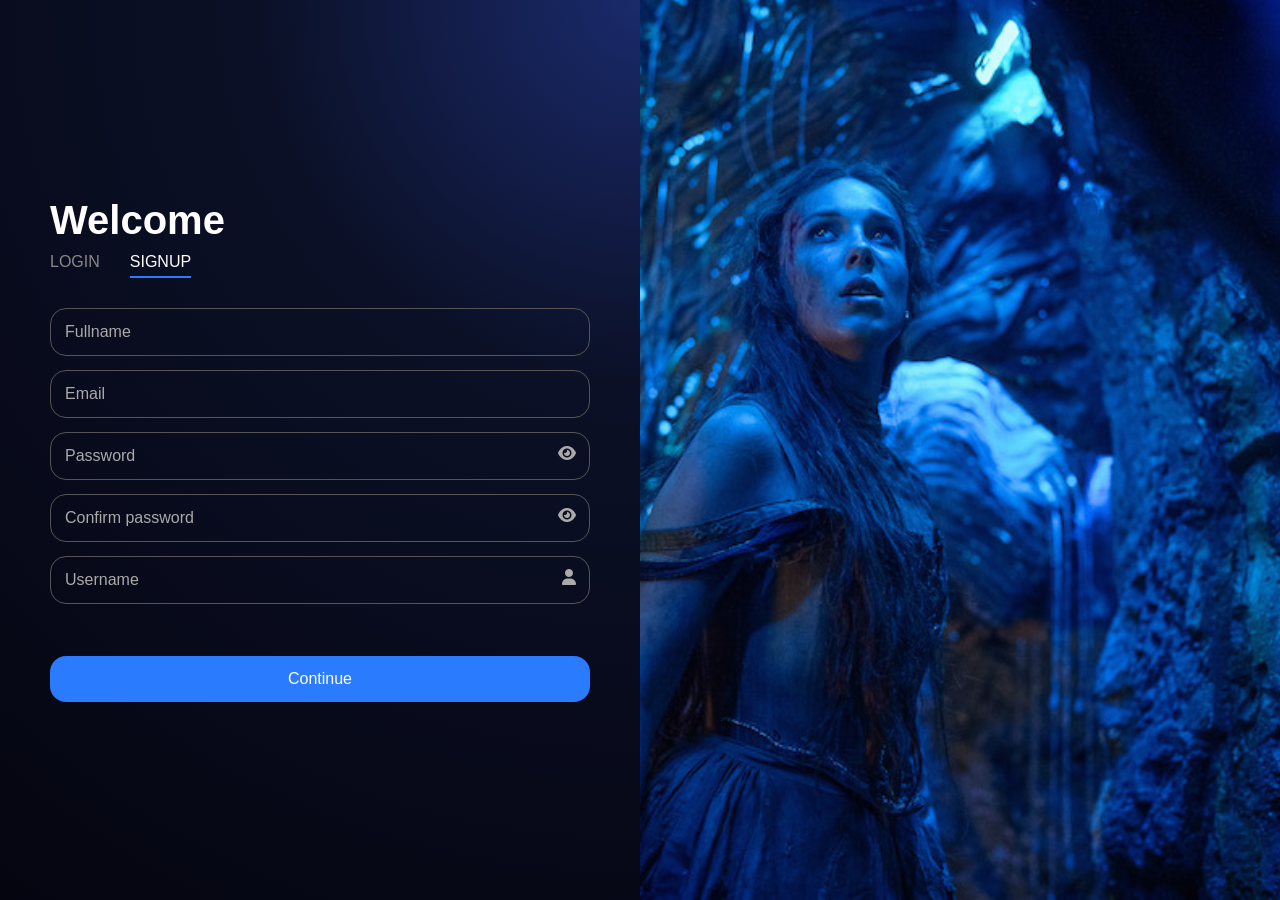
==== commit 7a651b74: "Fix login gate and keep movies working" ====
--- a/index.html
+++ b/index.html
@@ -1,6 +1,11 @@
 <!DOCTYPE html>
 <html lang="en">
 <head>
+<script>
+  if (!localStorage.getItem('movieUser')) {
+    window.location.href = 'signup.html';
+  }
+</script>
     <meta charset="UTF-8">
     <meta name="viewport" content="width=device-width, initial-scale=1.0">
     <title>Movies & Series Website</title>
@@ -74,27 +79,22 @@
 
         <div class="trends-grid">
             <div class="trend-card">
-            <img src="assets/trends-1.svg">
-            </div>
-
-            <div class="trend-card">
-            <img src="assets/trends-2.svg">
-            </div>
-
-            <div class="trend-card">
-            <img src="assets/trends-3.svg">
-            </div>
-
-            <div class="trend-card">
-            <img src="assets/trends-4.svg">
-            </div>
-
-            <div class="trend-card">
-            <img src="assets/trends-5.svg">
-            </div>
-
-            <div class="trend-card">
-            <img src="assets/trends-6.svg">
+                <a href="movie-selected.html?movie=0&type=trending"><img src="assets/trends-1.svg"></a>
+            </div>
+            <div class="trend-card">
+                <a href="movie-selected.html?movie=1&type=trending"><img src="assets/trends-2.svg"></a>
+            </div>
+            <div class="trend-card">
+                <a href="movie-selected.html?movie=2&type=trending"><img src="assets/trends-3.svg"></a>
+            </div>
+            <div class="trend-card">
+                <a href="movie-selected.html?movie=3&type=trending"><img src="assets/trends-4.svg"></a>
+            </div>
+            <div class="trend-card">
+                <a href="movie-selected.html?movie=4&type=trending"><img src="assets/trends-5.svg"></a>
+            </div>
+            <div class="trend-card">
+                <a href="movie-selected.html?movie=5&type=trending"><img src="assets/trends-6.svg"></a>
             </div>
         </div>
     </section>
@@ -117,33 +117,28 @@
             <button class="genre">Animation</button>
             <button class="genre">Thriller</button>
             <button class="genre">Mystery</button>
-            <button class="genre">Sci-Fi</button>
+            <button class="genre">SciFi</button>
             <button class="arrow"><i class="fa-solid fa-angle-right"></i></button>
         </div>
 
         <div class="movies-grid">
-            <div class="movie-card">
-               <a href="movie-selected.html"><img src="assets/movie-1.svg"></a> 
-            </div>
-
-            <div class="movie-card">
-                <a href="movie-selected.html"><img src="assets/movie-2.svg"></a>
-            </div>
-
-            <div class="movie-card">
-                <a href="movie-selected.html"><img src="assets/movie-3.svg"></a>
-            </div>
-
-            <div class="movie-card">
-                <a href="movie-selected.html"><img src="assets/movie-4.svg"></a>
-            </div>
-
-            <div class="movie-card">
-                <a href="movie-selected.html"><img src="assets/movie-5.svg"></a>
-            </div>
-
-            <div class="movie-card">
-                <a href="movie-selected.html"><img src="assets/movie-6.svg"></a>
+            <div class="movie-card" data-category="Drama">
+               <a href="movie-selected.html?movie=0&type=movie"><img src="assets/movie-1.svg"></a> 
+            </div>
+            <div class="movie-card" data-category="SciFi">
+                <a href="movie-selected.html?movie=1&type=movie"><img src="assets/movie-2.svg"></a>
+            </div>
+            <div class="movie-card" data-category="Action">
+                <a href="movie-selected.html?movie=2&type=movie"><img src="assets/movie-3.svg"></a>
+            </div>
+            <div class="movie-card" data-category="Action">
+                <a href="movie-selected.html?movie=3&type=movie"><img src="assets/movie-4.svg"></a>
+            </div>
+            <div class="movie-card" data-category="Thriller">
+                <a href="movie-selected.html?movie=4&type=movie"><img src="assets/movie-5.svg"></a>
+            </div>
+            <div class="movie-card" data-category="Action">
+                <a href="movie-selected.html?movie=5&type=movie"><img src="assets/movie-6.svg"></a>
             </div>
         </div>
     </section>
@@ -151,16 +146,13 @@
     <!-- Golden Globe Section -->
     <section class="golden-globe">
         <div class="golden-bg-blur"></div>
-
         <div class="golden-left">
             <img src="assets/img-200.svg" alt="Golden Globe Awards" class="globe-icon">
             <div class="left-blur"></div>
         </div>
-
         <div class="golden-right">
             <img src="assets/img-201.svg" alt="Golden Globe Movies" class="golden-poster">
         </div>
-
         <div class="golden-banner">
             <p>Watching Golden Globe 2024 Movies</p>
         </div>
@@ -190,27 +182,22 @@
 
         <div class="series-grid">
             <div class="series-card">
-                <img src="assets/series-1.svg">
-            </div>
-
-            <div class="series-card">
-                <img src="assets/series-2.svg">
-            </div>
-
-            <div class="series-card">
-                <img src="assets/series-3.svg">
-            </div>
-
-            <div class="series-card">
-                <img src="assets/series-4.svg">
-            </div>
-
-            <div class="series-card">
-                <img src="assets/series-5.svg">
-            </div>
-
-            <div class="series-card">
-                <img src="assets/series-6.svg">
+                <a href="movie-selected.html?movie=0&type=series"><img src="assets/series-1.svg"></a>
+            </div>
+            <div class="series-card">
+                <a href="movie-selected.html?movie=1&type=series"><img src="assets/series-2.svg"></a>
+            </div>
+            <div class="series-card">
+                <a href="movie-selected.html?movie=2&type=series"><img src="assets/series-3.svg"></a>
+            </div>
+            <div class="series-card">
+                <a href="movie-selected.html?movie=3&type=series"><img src="assets/series-4.svg"></a>
+            </div>
+            <div class="series-card">
+                <a href="movie-selected.html?movie=4&type=series"><img src="assets/series-5.svg"></a>
+            </div>
+            <div class="series-card">
+                <a href="movie-selected.html?movie=5&type=series"><img src="assets/series-6.svg"></a>
             </div>
         </div>
     </section>
@@ -242,22 +229,22 @@
 
         <div class="collection-row" id="collection-row">
             <div class="collection-card">
-                <img src="assets/collection-animation-1.svg">
-            </div>
-            <div class="collection-card">
-                <img src="assets/collection-animation-2.svg">
-            </div>
-            <div class="collection-card">
-                <img src="assets/collection-animation-3.svg">
-            </div>
-            <div class="collection-card">
-                <img src="assets/collection-animation-4.svg">
-            </div>
-            <div class="collection-card">
-                <img src="assets/collection-animation-5.svg">
-            </div>
-            <div class="collection-card">
-                <img src="assets/collection-animation-6.svg">
+                <a href="collection.html"><img src="assets/collection-animation-1.svg"></a>
+            </div>
+            <div class="collection-card">
+                <a href="collection.html"><img src="assets/collection-animation-2.svg"></a>
+            </div>
+            <div class="collection-card">
+                <a href="collection.html"><img src="assets/collection-animation-3.svg"></a>
+            </div>
+            <div class="collection-card">
+                <a href="collection.html"><img src="assets/collection-animation-4.svg"></a>
+            </div>
+            <div class="collection-card">
+                <a href="collection.html"><img src="assets/collection-animation-5.svg"></a>
+            </div>
+            <div class="collection-card">
+                <a href="collection.html"><img src="assets/collection-animation-6.svg"></a>
             </div>
         </div>
     </section> 
@@ -296,12 +283,11 @@
         <p>Create kids profile, set parental control, and choose rating levels. Easily find new <br>favvrites by sorting by characters and using age filters.</p>
 
         <div class="kids-cards">
-            <img class="sing" src="assets/sing.svg" alt="">
-            <img class="panda" src="assets/panda.svg" alt="">
-            <img class="raya" src="assets/raya.svg" alt="">
-        </div>
-    </section>
-
+            <img class="sing" src="assets/sing.svg" alt="" onclick="location.href='movie-selected.html?movie=0&type=kids'" style="cursor:pointer">
+            <img class="panda" src="assets/panda.svg" alt="" onclick="location.href='movie-selected.html?movie=1&type=kids'" style="cursor:pointer">
+            <img class="raya" src="assets/raya.svg" alt="" onclick="location.href='movie-selected.html?movie=2&type=kids'" style="cursor:pointer">
+        </div>
+    </section>
 
         <!-- FAQ Section -->
     <section class="faq" id="faq">
@@ -392,6 +378,7 @@
         </div>
     </footer>
 
+    <script src="movie_db.js"></script>
     <script src="script.js"></script>
 </body>
 </html>
--- a/style.css
+++ b/style.css
@@ -251,6 +251,10 @@
   overflow-x: auto;
 }
 
+.movies-filters .genre.active {
+  background: white;
+  color: black;
+}
 .genre {
   padding: 6px 16px;
   border-radius: 20px;
